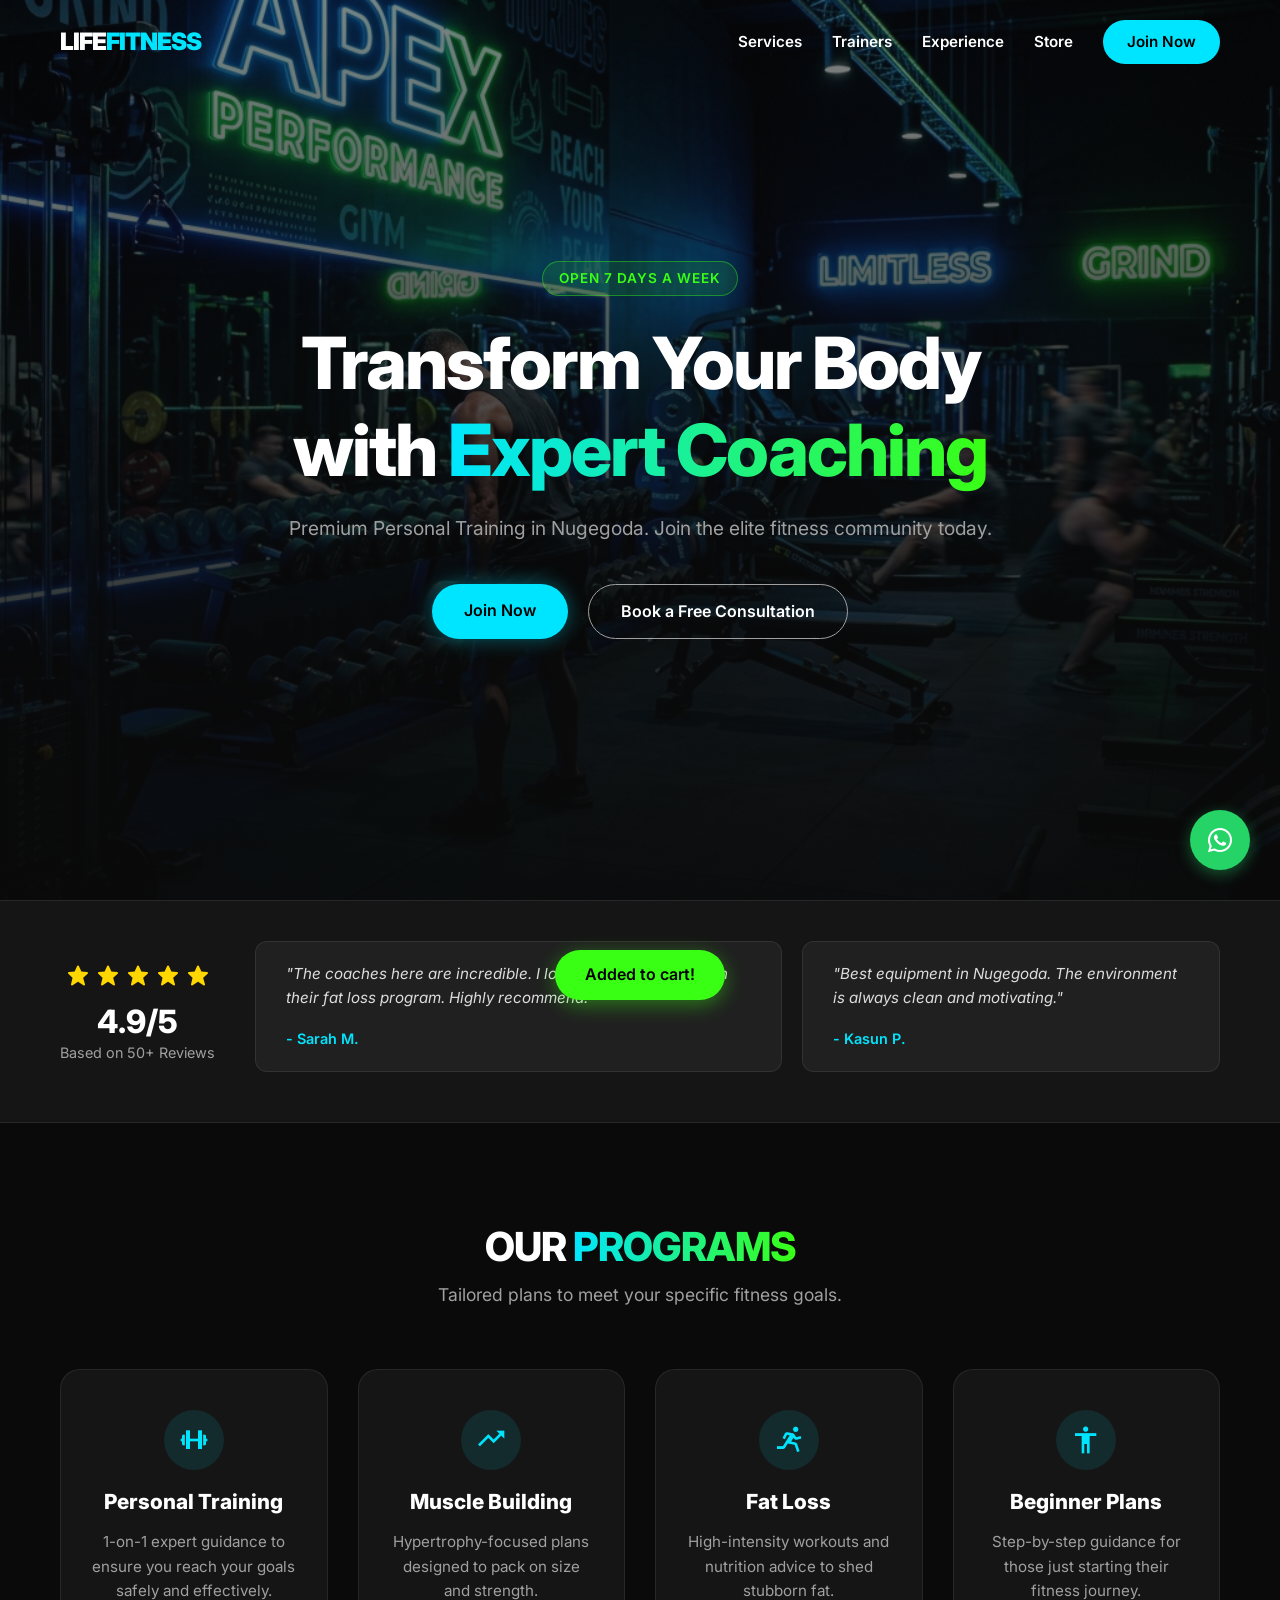
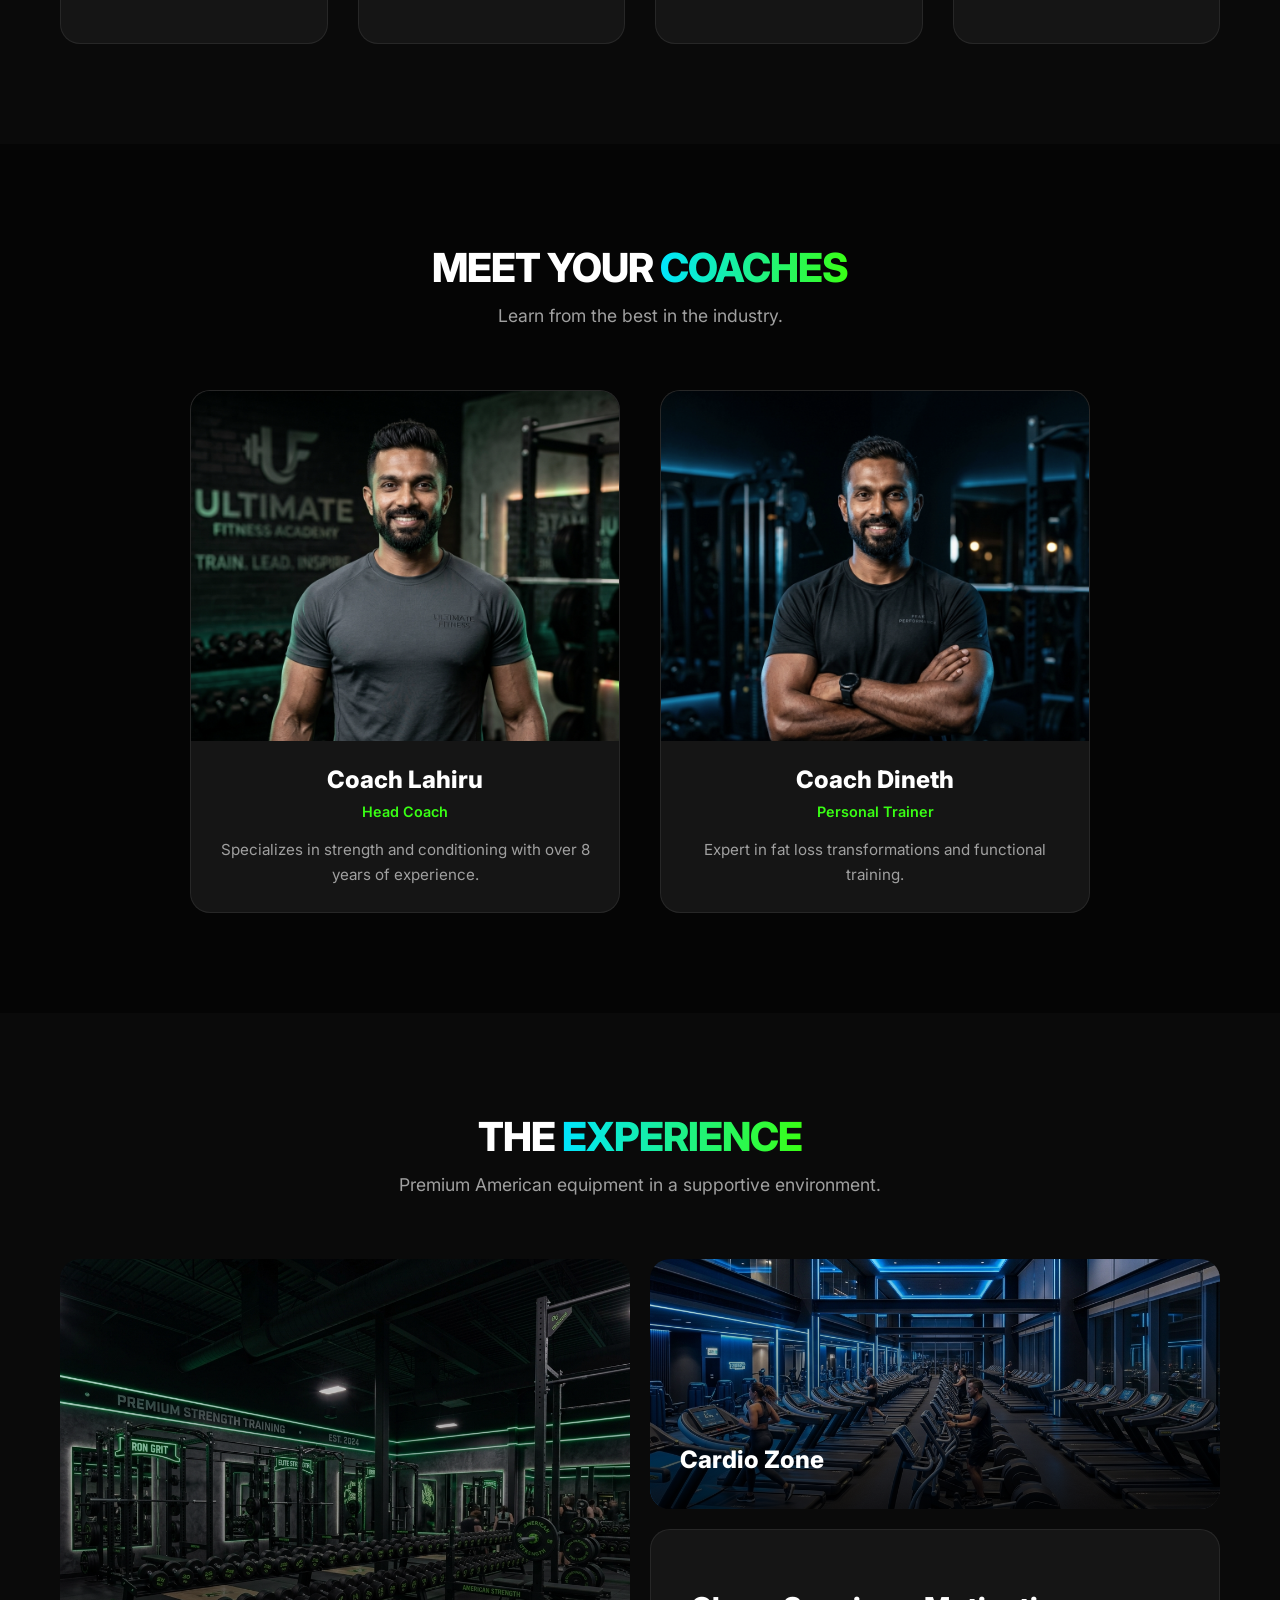
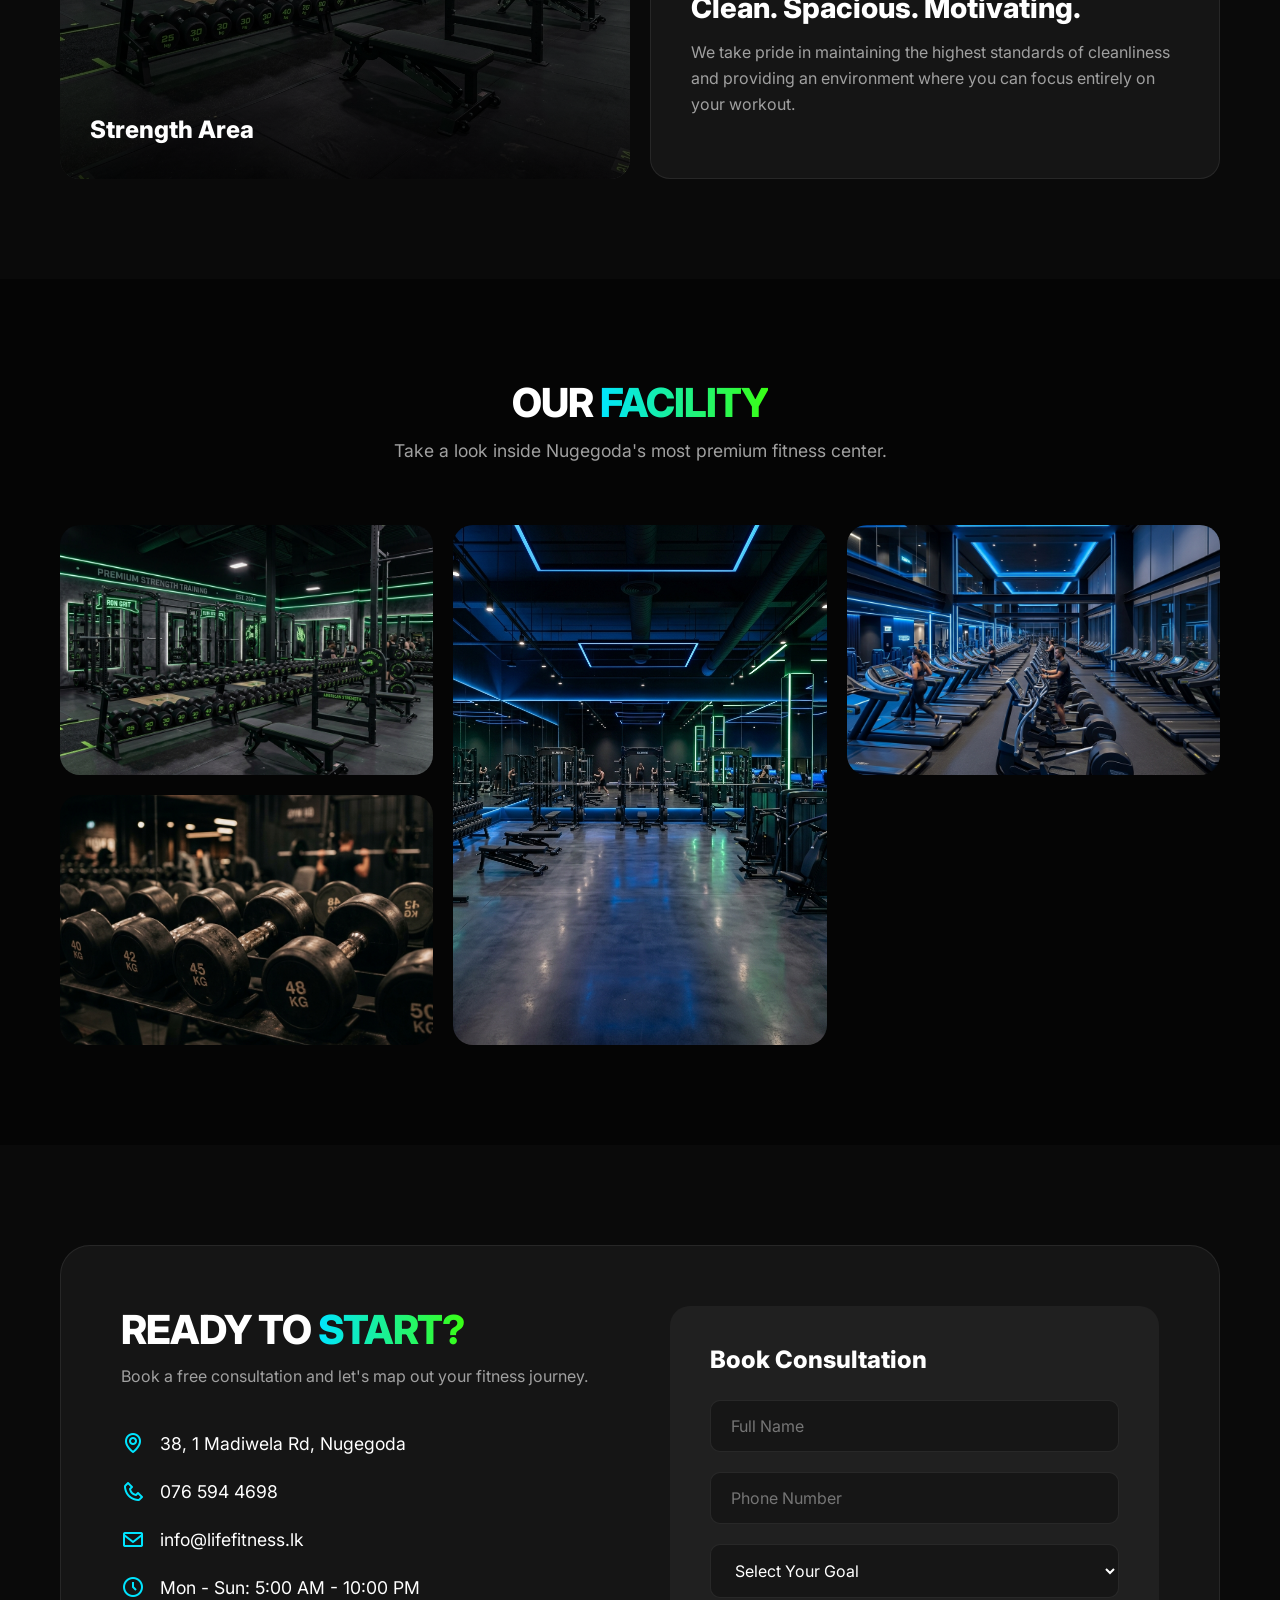
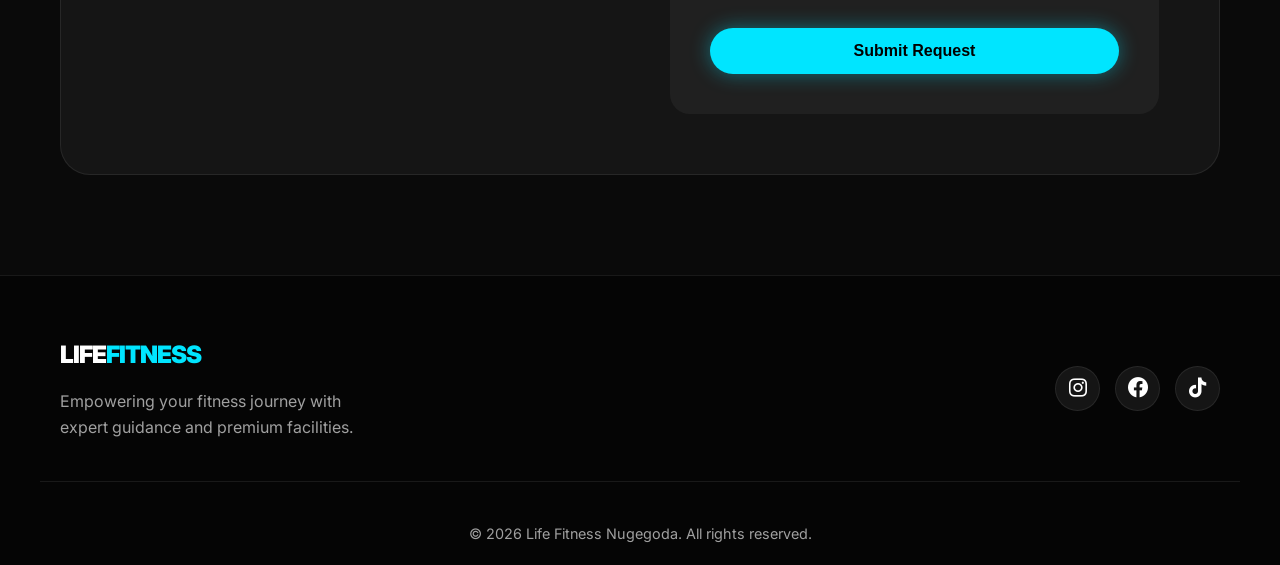
==== index.html @ 86f3cd40 "Initial commit: Life Fitness premium website" ====
<!DOCTYPE html>
<html lang="en">
<head>
    <meta charset="UTF-8">
    <meta name="viewport" content="width=device-width, initial-scale=1.0">
    <meta name="description" content="Life Fitness - Personal Training in Nugegoda. Premium gym, expert coaching, and high-quality supplements.">
    <title>Life Fitness | Premium Personal Training Nugegoda</title>
    <link rel="preconnect" href="https://fonts.googleapis.com">
    <link rel="preconnect" href="https://fonts.gstatic.com" crossorigin>
    <link href="https://fonts.googleapis.com/css2?family=Inter:wght@300;400;600;800;900&display=swap" rel="stylesheet">
    <!-- Boxicons for icons -->
    <link href='https://unpkg.com/boxicons@2.1.4/css/boxicons.min.css' rel='stylesheet'>
    <link rel="stylesheet" href="styles.css">
</head>
<body>

    <!-- Navigation -->
    <nav id="navbar">
        <div class="nav-container">
            <a href="#" class="logo">LIFE<span>FITNESS</span></a>
            <ul class="nav-links">
                <li><a href="#services">Services</a></li>
                <li><a href="#trainers">Trainers</a></li>
                <li><a href="#experience">Experience</a></li>
                <li><a href="store.html">Store</a></li>
                <li><a href="#contact" class="btn-primary-sm">Join Now</a></li>
            </ul>
            <div class="hamburger">
                <i class='bx bx-menu'></i>
            </div>
        </div>
    </nav>

    <!-- Floating WhatsApp -->
    <a href="https://wa.me/94765944698" class="floating-whatsapp" target="_blank" aria-label="Chat on WhatsApp">
        <i class='bx bxl-whatsapp'></i>
    </a>

    <!-- Hero Section -->
    <section id="hero">
        <div class="hero-overlay"></div>
        <div class="hero-content">
            <span class="badge">Open 7 Days a Week</span>
            <h1>Transform Your Body with <span class="accent-text">Expert Coaching</span></h1>
            <p>Premium Personal Training in Nugegoda. Join the elite fitness community today.</p>
            <div class="hero-buttons">
                <a href="#contact" class="btn-primary">Join Now</a>
                <a href="#contact" class="btn-secondary">Book a Free Consultation</a>
            </div>
        </div>
    </section>

    <!-- Social Proof -->
    <section id="social-proof">
        <div class="container">
            <div class="rating">
                <div class="stars">
                    <i class='bx bxs-star'></i>
                    <i class='bx bxs-star'></i>
                    <i class='bx bxs-star'></i>
                    <i class='bx bxs-star'></i>
                    <i class='bx bxs-star'></i>
                </div>
                <h2>4.9/5</h2>
                <p>Based on 50+ Reviews</p>
            </div>
            <div class="testimonials">
                <div class="testimonial-card">
                    <p>"The coaches here are incredible. I lost 10kg in 3 months with their fat loss program. Highly recommend!"</p>
                    <span class="author">- Sarah M.</span>
                </div>
                <div class="testimonial-card">
                    <p>"Best equipment in Nugegoda. The environment is always clean and motivating."</p>
                    <span class="author">- Kasun P.</span>
                </div>
            </div>
        </div>
    </section>

    <!-- Services Section -->
    <section id="services" class="section-padding">
        <div class="container">
            <div class="section-header">
                <h2 class="section-title">Our <span class="accent-text">Programs</span></h2>
                <p class="section-subtitle">Tailored plans to meet your specific fitness goals.</p>
            </div>
            <div class="services-grid">
                <div class="service-card">
                    <div class="icon-wrapper"><i class='bx bx-dumbbell'></i></div>
                    <h3>Personal Training</h3>
                    <p>1-on-1 expert guidance to ensure you reach your goals safely and effectively.</p>
                </div>
                <div class="service-card">
                    <div class="icon-wrapper"><i class='bx bx-trending-up'></i></div>
                    <h3>Muscle Building</h3>
                    <p>Hypertrophy-focused plans designed to pack on size and strength.</p>
                </div>
                <div class="service-card">
                    <div class="icon-wrapper"><i class='bx bx-run'></i></div>
                    <h3>Fat Loss</h3>
                    <p>High-intensity workouts and nutrition advice to shed stubborn fat.</p>
                </div>
                <div class="service-card">
                    <div class="icon-wrapper"><i class='bx bx-body'></i></div>
                    <h3>Beginner Plans</h3>
                    <p>Step-by-step guidance for those just starting their fitness journey.</p>
                </div>
            </div>
        </div>
    </section>

    <!-- Trainers Spotlight -->
    <section id="trainers" class="section-padding bg-darker">
        <div class="container">
            <div class="section-header">
                <h2 class="section-title">Meet Your <span class="accent-text">Coaches</span></h2>
                <p class="section-subtitle">Learn from the best in the industry.</p>
            </div>
            <div class="trainers-grid">
                <div class="trainer-card">
                    <img src="assets/trainer_lahiru.png" alt="Coach Lahiru">
                    <div class="trainer-info">
                        <h3>Coach Lahiru</h3>
                        <span class="role">Head Coach</span>
                        <p>Specializes in strength and conditioning with over 8 years of experience.</p>
                    </div>
                </div>
                <div class="trainer-card">
                    <img src="assets/trainer_dineth.png" alt="Coach Dineth">
                    <div class="trainer-info">
                        <h3>Coach Dineth</h3>
                        <span class="role">Personal Trainer</span>
                        <p>Expert in fat loss transformations and functional training.</p>
                    </div>
                </div>
            </div>
        </div>
    </section>

    <!-- Gym Experience -->
    <section id="experience" class="section-padding">
        <div class="container">
            <div class="section-header">
                <h2 class="section-title">The <span class="accent-text">Experience</span></h2>
                <p class="section-subtitle">Premium American equipment in a supportive environment.</p>
            </div>
            <div class="gallery-grid">
                <div class="gallery-item large">
                    <img src="assets/gym_equip_1.png" alt="Strength Equipment">
                    <div class="gallery-overlay">Strength Area</div>
                </div>
                <div class="gallery-item">
                    <img src="assets/gym_equip_2.png" alt="Cardio Area">
                    <div class="gallery-overlay">Cardio Zone</div>
                </div>
                <div class="gallery-item text-card">
                    <h3>Clean. Spacious. Motivating.</h3>
                    <p>We take pride in maintaining the highest standards of cleanliness and providing an environment where you can focus entirely on your workout.</p>
                </div>
            </div>
        </div>
    </section>

    <!-- Photo Gallery -->
    <section id="gallery" class="section-padding bg-darker">
        <div class="container">
            <div class="section-header">
                <h2 class="section-title">Our <span class="accent-text">Facility</span></h2>
                <p class="section-subtitle">Take a look inside Nugegoda's most premium fitness center.</p>
            </div>
            <div class="masonry-gallery">
                <div class="masonry-item">
                    <img src="assets/gym_equip_1.png" alt="Gym Equipment">
                </div>
                <div class="masonry-item">
                    <img src="assets/gym_gallery_1.png" alt="Gym Facility Wide">
                </div>
                <div class="masonry-item">
                    <img src="assets/gym_equip_2.png" alt="Cardio Area">
                </div>
                <div class="masonry-item">
                    <img src="assets/gym_gallery_2.png" alt="Dumbbells Close-up">
                </div>
            </div>
        </div>
    </section>

    <!-- Contact / Booking -->
    <section id="contact" class="section-padding">
        <div class="container">
            <div class="contact-wrapper">
                <div class="contact-info">
                    <h2 class="section-title">Ready to <span class="accent-text">Start?</span></h2>
                    <p>Book a free consultation and let's map out your fitness journey.</p>
                    
                    <ul class="contact-details">
                        <li><i class='bx bx-map'></i> 38, 1 Madiwela Rd, Nugegoda</li>
                        <li><i class='bx bx-phone'></i> 076 594 4698</li>
                        <li><i class='bx bx-envelope'></i> info@lifefitness.lk</li>
                        <li><i class='bx bx-time-five'></i> Mon - Sun: 5:00 AM - 10:00 PM</li>
                    </ul>
                </div>
                
                <form class="booking-form" id="bookingForm">
                    <h3>Book Consultation</h3>
                    <div class="form-group">
                        <input type="text" id="name" placeholder="Full Name" required>
                    </div>
                    <div class="form-group">
                        <input type="tel" id="phone" placeholder="Phone Number" required>
                    </div>
                    <div class="form-group">
                        <select id="goal" required>
                            <option value="" disabled selected>Select Your Goal</option>
                            <option value="weight-loss">Weight Loss</option>
                            <option value="muscle-gain">Muscle Gain</option>
                            <option value="general-fitness">General Fitness</option>
                        </select>
                    </div>
                    <button type="submit" class="btn-primary submit-btn">Submit Request</button>
                </form>
            </div>
        </div>
    </section>

    <!-- Footer -->
    <footer>
        <div class="container footer-content">
            <div class="footer-brand">
                <a href="#" class="logo">LIFE<span>FITNESS</span></a>
                <p>Empowering your fitness journey with expert guidance and premium facilities.</p>
            </div>
            <div class="social-links">
                <a href="#"><i class='bx bxl-instagram'></i></a>
                <a href="#"><i class='bx bxl-facebook-circle'></i></a>
                <a href="#"><i class='bx bxl-tiktok'></i></a>
            </div>
        </div>
        <div class="footer-bottom">
            <p>&copy; 2026 Life Fitness Nugegoda. All rights reserved.</p>
        </div>
    </footer>

    <!-- Cart Notification Toast -->
    <div id="toast" class="toast">Added to cart!</div>

    <script src="script.js"></script>
</body>
</html>
---- styles.css ----
/* --- CSS Variables & Resets --- */
:root {
    --color-bg-base: #0a0a0a;
    --color-bg-darker: #050505;
    --color-surface: #151515;
    --color-surface-light: #202020;
    
    --color-accent-blue: #00E5FF;
    --color-accent-green: #39FF14;
    --color-accent-blue-glow: rgba(0, 229, 255, 0.4);
    --color-accent-green-glow: rgba(57, 255, 20, 0.4);
    
    --color-text-primary: #ffffff;
    --color-text-secondary: #a0a0a0;
    
    --font-main: 'Inter', sans-serif;
    
    --transition-fast: 0.2s ease;
    --transition-smooth: 0.3s cubic-bezier(0.25, 0.8, 0.25, 1);
    
    --glass-bg: rgba(20, 20, 20, 0.6);
    --glass-border: rgba(255, 255, 255, 0.08);
}

* {
    margin: 0;
    padding: 0;
    box-sizing: border-box;
}

html {
    scroll-behavior: smooth;
}

body {
    font-family: var(--font-main);
    background-color: var(--color-bg-base);
    color: var(--color-text-primary);
    line-height: 1.6;
    overflow-x: hidden;
}

ul { list-style: none; }
a { text-decoration: none; color: inherit; }
img { max-width: 100%; display: block; }

/* --- Typography & Utils --- */
h1, h2, h3, h4 {
    font-weight: 800;
    line-height: 1.2;
}

.accent-text {
    background: linear-gradient(90deg, var(--color-accent-blue), var(--color-accent-green));
    -webkit-background-clip: text;
    -webkit-text-fill-color: transparent;
    display: inline-block;
}

.container {
    max-width: 1200px;
    margin: 0 auto;
    padding: 0 20px;
}

.section-padding {
    padding: 100px 0;
}

.bg-darker {
    background-color: var(--color-bg-darker);
}

.section-header {
    text-align: center;
    margin-bottom: 60px;
}

.section-title {
    font-size: 2.5rem;
    margin-bottom: 10px;
    text-transform: uppercase;
    letter-spacing: -1px;
}

.section-subtitle {
    color: var(--color-text-secondary);
    font-size: 1.1rem;
}

/* --- Buttons --- */
.btn-primary, .btn-secondary, .btn-primary-sm {
    display: inline-block;
    padding: 14px 32px;
    border-radius: 50px;
    font-weight: 600;
    text-align: center;
    cursor: pointer;
    transition: var(--transition-smooth);
    border: none;
    font-size: 1rem;
}

.btn-primary {
    background: var(--color-accent-blue);
    color: #000;
    box-shadow: 0 0 20px var(--color-accent-blue-glow);
}

.btn-primary:hover {
    transform: translateY(-3px);
    box-shadow: 0 0 30px var(--color-accent-blue-glow);
    background: #00f0ff;
}

.btn-secondary {
    background: transparent;
    color: var(--color-text-primary);
    border: 1px solid var(--color-text-secondary);
}

.btn-secondary:hover {
    border-color: var(--color-text-primary);
    background: rgba(255,255,255,0.05);
}

.btn-primary-sm {
    padding: 10px 24px;
    background: var(--color-accent-blue);
    color: #000;
    font-size: 0.9rem;
    border-radius: 50px;
    font-weight: 600;
    transition: var(--transition-smooth);
    border: none;
}
.btn-primary-sm:hover {
    box-shadow: 0 0 15px var(--color-accent-blue-glow);
    transform: translateY(-2px);
}

/* --- Navigation --- */
nav {
    position: fixed;
    top: 0;
    width: 100%;
    z-index: 1000;
    transition: var(--transition-smooth);
    padding: 20px 0;
}

nav.scrolled {
    background: var(--glass-bg);
    backdrop-filter: blur(12px);
    -webkit-backdrop-filter: blur(12px);
    border-bottom: 1px solid var(--glass-border);
    padding: 15px 0;
}

.nav-container {
    max-width: 1200px;
    margin: 0 auto;
    padding: 0 20px;
    display: flex;
    justify-content: space-between;
    align-items: center;
}

.logo {
    font-size: 1.5rem;
    font-weight: 900;
    letter-spacing: -1px;
}

.logo span {
    color: var(--color-accent-blue);
}

.nav-links {
    display: flex;
    align-items: center;
    gap: 30px;
}

.nav-links li a {
    font-weight: 600;
    font-size: 0.95rem;
    transition: var(--transition-fast);
}

.nav-links li a:not(.btn-primary-sm):hover {
    color: var(--color-accent-blue);
}

.hamburger {
    display: none;
    font-size: 2rem;
    cursor: pointer;
}

/* --- Floating WhatsApp --- */
.floating-whatsapp {
    position: fixed;
    bottom: 30px;
    right: 30px;
    width: 60px;
    height: 60px;
    background-color: #25D366;
    color: white;
    border-radius: 50%;
    display: flex;
    justify-content: center;
    align-items: center;
    font-size: 2rem;
    z-index: 999;
    box-shadow: 0 4px 15px rgba(37, 211, 102, 0.4);
    transition: var(--transition-smooth);
}

.floating-whatsapp:hover {
    transform: scale(1.1);
    box-shadow: 0 6px 20px rgba(37, 211, 102, 0.6);
}

/* --- Hero Section --- */
#hero {
    height: 100vh;
    min-height: 600px;
    position: relative;
    display: flex;
    align-items: center;
    justify-content: center;
    text-align: center;
    background: url('assets/hero_bg.png') center/cover no-repeat;
}

.hero-overlay {
    position: absolute;
    inset: 0;
    background: linear-gradient(to bottom, rgba(10,10,10,0.5) 0%, rgba(10,10,10,0.95) 100%);
    z-index: 1;
}

.hero-content {
    position: relative;
    z-index: 2;
    max-width: 800px;
    padding: 0 20px;
}

.badge {
    display: inline-block;
    padding: 6px 16px;
    background: rgba(57, 255, 20, 0.1);
    color: var(--color-accent-green);
    border: 1px solid var(--color-accent-green-glow);
    border-radius: 50px;
    font-size: 0.85rem;
    font-weight: 600;
    margin-bottom: 24px;
    text-transform: uppercase;
    letter-spacing: 1px;
}

.hero-content h1 {
    font-size: 4.5rem;
    margin-bottom: 20px;
    letter-spacing: -2px;
}

.hero-content p {
    font-size: 1.2rem;
    color: var(--color-text-secondary);
    margin-bottom: 40px;
}

.hero-buttons {
    display: flex;
    gap: 20px;
    justify-content: center;
}

/* --- Social Proof --- */
#social-proof {
    padding: 40px 0;
    background: var(--color-surface);
    border-top: 1px solid var(--glass-border);
    border-bottom: 1px solid var(--glass-border);
}

#social-proof .container {
    display: flex;
    align-items: center;
    justify-content: space-between;
    gap: 40px;
}

.rating {
    text-align: center;
    flex-shrink: 0;
}

.stars {
    color: #FFD700;
    font-size: 1.5rem;
    margin-bottom: 5px;
}

.rating h2 {
    font-size: 2rem;
}

.rating p {
    color: var(--color-text-secondary);
    font-size: 0.9rem;
}

.testimonials {
    display: flex;
    gap: 20px;
    overflow-x: auto;
    padding-bottom: 10px;
    scrollbar-width: none;
}
.testimonials::-webkit-scrollbar { display: none; }

.testimonial-card {
    background: var(--color-surface-light);
    padding: 20px 30px;
    border-radius: 12px;
    min-width: 300px;
    border: 1px solid var(--glass-border);
}

.testimonial-card p {
    font-style: italic;
    color: #ddd;
    margin-bottom: 15px;
    font-size: 0.95rem;
}

.testimonial-card .author {
    font-weight: 600;
    color: var(--color-accent-blue);
    font-size: 0.9rem;
}

/* --- Services Section --- */
.services-grid {
    display: grid;
    grid-template-columns: repeat(auto-fit, minmax(250px, 1fr));
    gap: 30px;
}

.service-card {
    background: var(--color-surface);
    border: 1px solid var(--glass-border);
    border-radius: 20px;
    padding: 40px 30px;
    text-align: center;
    transition: var(--transition-smooth);
}

.service-card:hover {
    transform: translateY(-10px);
    border-color: var(--color-accent-blue-glow);
    box-shadow: 0 10px 30px rgba(0,0,0,0.5);
}

.service-card .icon-wrapper {
    width: 60px;
    height: 60px;
    background: rgba(0, 229, 255, 0.1);
    border-radius: 50%;
    display: flex;
    justify-content: center;
    align-items: center;
    margin: 0 auto 20px;
    font-size: 2rem;
    color: var(--color-accent-blue);
}

.service-card h3 {
    margin-bottom: 15px;
    font-size: 1.3rem;
}

.service-card p {
    color: var(--color-text-secondary);
    font-size: 0.95rem;
}

/* --- Trainers Section --- */
.trainers-grid {
    display: grid;
    grid-template-columns: repeat(auto-fit, minmax(300px, 1fr));
    gap: 40px;
    max-width: 900px;
    margin: 0 auto;
}

.trainer-card {
    background: var(--color-surface);
    border-radius: 20px;
    overflow: hidden;
    border: 1px solid var(--glass-border);
    transition: var(--transition-smooth);
}

.trainer-card:hover {
    transform: translateY(-10px);
    border-color: var(--color-accent-green-glow);
}

.trainer-card img {
    width: 100%;
    height: 350px;
    object-fit: cover;
    object-position: top;
    filter: grayscale(20%);
    transition: var(--transition-smooth);
}

.trainer-card:hover img {
    filter: grayscale(0%);
}

.trainer-info {
    padding: 25px;
    text-align: center;
}

.trainer-info h3 {
    font-size: 1.5rem;
    margin-bottom: 5px;
}

.trainer-info .role {
    display: block;
    color: var(--color-accent-green);
    font-weight: 600;
    margin-bottom: 15px;
    font-size: 0.9rem;
}

.trainer-info p {
    color: var(--color-text-secondary);
    font-size: 0.95rem;
}

/* --- Gym Experience --- */
.gallery-grid {
    display: grid;
    grid-template-columns: 1fr 1fr;
    grid-template-rows: 250px 250px;
    gap: 20px;
}

.gallery-item {
    position: relative;
    border-radius: 20px;
    overflow: hidden;
}

.gallery-item.large {
    grid-row: span 2;
}

.gallery-item img {
    width: 100%;
    height: 100%;
    object-fit: cover;
    transition: var(--transition-smooth);
}

.gallery-item:hover img {
    transform: scale(1.05);
}

.gallery-overlay {
    position: absolute;
    inset: 0;
    background: linear-gradient(to top, rgba(0,0,0,0.8), transparent);
    display: flex;
    align-items: flex-end;
    padding: 30px;
    font-size: 1.5rem;
    font-weight: 800;
}

.gallery-item.text-card {
    background: var(--color-surface);
    border: 1px solid var(--glass-border);
    padding: 40px;
    display: flex;
    flex-direction: column;
    justify-content: center;
}

.gallery-item.text-card h3 {
    font-size: 1.8rem;
    margin-bottom: 15px;
}

.gallery-item.text-card p {
    color: var(--color-text-secondary);
}

/* --- Store Section --- */
.products-grid {
    display: grid;
    grid-template-columns: repeat(auto-fit, minmax(260px, 1fr));
    gap: 30px;
}

.product-card {
    background: var(--color-surface);
    border: 1px solid var(--glass-border);
    border-radius: 20px;
    padding: 30px 20px;
    text-align: center;
    transition: var(--transition-smooth);
}

.product-card:hover {
    border-color: var(--color-accent-blue-glow);
    transform: translateY(-5px);
}

.product-img-wrapper {
    height: 200px;
    display: flex;
    justify-content: center;
    align-items: center;
    margin-bottom: 20px;
}

.product-img-wrapper img {
    max-height: 100%;
    filter: drop-shadow(0 10px 15px rgba(0,0,0,0.5));
    transition: var(--transition-smooth);
}

.product-card:hover .product-img-wrapper img {
    transform: scale(1.1);
}

.product-info .category {
    font-size: 0.8rem;
    color: var(--color-text-secondary);
    text-transform: uppercase;
    letter-spacing: 1px;
}

.product-info h3 {
    margin: 10px 0;
    font-size: 1.2rem;
}

.product-info .price {
    font-size: 1.3rem;
    font-weight: 800;
    color: var(--color-accent-blue);
    margin-bottom: 20px;
}

/* --- Contact & Booking --- */
.contact-wrapper {
    display: grid;
    grid-template-columns: 1fr 1fr;
    gap: 60px;
    background: var(--color-surface);
    border: 1px solid var(--glass-border);
    border-radius: 30px;
    padding: 60px;
}

.contact-info p {
    color: var(--color-text-secondary);
    margin-bottom: 40px;
}

.contact-details {
    display: flex;
    flex-direction: column;
    gap: 20px;
}

.contact-details li {
    display: flex;
    align-items: center;
    gap: 15px;
    font-size: 1.1rem;
}

.contact-details li i {
    color: var(--color-accent-blue);
    font-size: 1.5rem;
}

.booking-form {
    background: var(--color-surface-light);
    padding: 40px;
    border-radius: 20px;
}

.booking-form h3 {
    margin-bottom: 25px;
    font-size: 1.5rem;
}

.form-group {
    margin-bottom: 20px;
}

.form-group input, .form-group select {
    width: 100%;
    padding: 15px 20px;
    background: rgba(0,0,0,0.3);
    border: 1px solid var(--glass-border);
    border-radius: 10px;
    color: white;
    font-family: var(--font-main);
    font-size: 1rem;
    transition: var(--transition-fast);
}

.form-group input:focus, .form-group select:focus {
    outline: none;
    border-color: var(--color-accent-blue);
    background: rgba(0,0,0,0.5);
}

.submit-btn {
    width: 100%;
    margin-top: 10px;
}

/* --- Footer --- */
footer {
    background: var(--color-bg-darker);
    border-top: 1px solid var(--glass-border);
    padding: 60px 0 20px;
}

.footer-content {
    display: flex;
    justify-content: space-between;
    align-items: center;
    margin-bottom: 40px;
    border-bottom: 1px solid var(--glass-border);
    padding-bottom: 40px;
}

.footer-brand p {
    color: var(--color-text-secondary);
    margin-top: 15px;
    max-width: 300px;
}

.social-links {
    display: flex;
    gap: 15px;
}

.social-links a {
    width: 45px;
    height: 45px;
    background: var(--color-surface);
    display: flex;
    justify-content: center;
    align-items: center;
    border-radius: 50%;
    font-size: 1.5rem;
    border: 1px solid var(--glass-border);
    transition: var(--transition-fast);
}

.social-links a:hover {
    background: var(--color-accent-blue);
    color: #000;
    border-color: var(--color-accent-blue);
}

.footer-bottom {
    text-align: center;
    color: var(--color-text-secondary);
    font-size: 0.9rem;
}

/* --- Toast Notification --- */
.toast {
    position: fixed;
    bottom: -100px;
    left: 50%;
    transform: translateX(-50%);
    background: var(--color-accent-green);
    color: #000;
    padding: 12px 30px;
    border-radius: 50px;
    font-weight: 600;
    box-shadow: 0 5px 20px rgba(57, 255, 20, 0.4);
    transition: var(--transition-smooth);
    z-index: 1001;
}

.toast.show {
    bottom: 40px;
}

/* --- Masonry Gallery --- */
.masonry-gallery {
    display: grid;
    grid-template-columns: repeat(auto-fit, minmax(300px, 1fr));
    grid-auto-rows: 250px;
    gap: 20px;
}
.masonry-item {
    border-radius: 20px;
    overflow: hidden;
}
.masonry-item:nth-child(2) {
    grid-row: span 2;
}
.masonry-item img {
    width: 100%;
    height: 100%;
    object-fit: cover;
    transition: var(--transition-smooth);
}
.masonry-item:hover img {
    transform: scale(1.05);
}

/* --- Dedicated Store Layout --- */
.store-header {
    padding-top: 150px;
    padding-bottom: 50px;
    text-align: center;
}

.store-layout {
    display: grid;
    grid-template-columns: 250px 1fr;
    gap: 40px;
    padding-bottom: 100px;
}

.store-sidebar h3 {
    font-size: 1.2rem;
    margin-bottom: 20px;
    padding-bottom: 10px;
    border-bottom: 1px solid var(--glass-border);
}

.category-list {
    display: flex;
    flex-direction: column;
    gap: 10px;
}

.category-list li a {
    display: block;
    padding: 10px 15px;
    border-radius: 8px;
    transition: var(--transition-fast);
    color: var(--color-text-secondary);
}

.category-list li a:hover, .category-list li a.active {
    background: rgba(0, 229, 255, 0.1);
    color: var(--color-accent-blue);
}

/* --- Product Detail Layout --- */
.product-detail-layout {
    display: grid;
    grid-template-columns: 1fr 1fr;
    gap: 60px;
    padding-top: 150px;
    padding-bottom: 100px;
}

.product-image-container {
    background: var(--color-surface);
    border: 1px solid var(--glass-border);
    border-radius: 30px;
    padding: 40px;
    display: flex;
    justify-content: center;
    align-items: center;
}

.product-image-container img {
    max-height: 500px;
    filter: drop-shadow(0 20px 30px rgba(0,0,0,0.6));
}

.product-info-panel h1 {
    font-size: 2.5rem;
    margin-bottom: 10px;
}

.product-info-panel .price {
    font-size: 2rem;
    color: var(--color-accent-blue);
    font-weight: 800;
    margin-bottom: 20px;
}

.product-info-panel .description {
    color: var(--color-text-secondary);
    margin-bottom: 30px;
    font-size: 1.1rem;
}

.nutrition-list {
    margin-bottom: 40px;
}

.nutrition-list li {
    display: flex;
    align-items: center;
    gap: 10px;
    margin-bottom: 10px;
    color: var(--color-text-primary);
}

.nutrition-list li i {
    color: var(--color-accent-green);
}

.product-actions {
    display: flex;
    gap: 20px;
}

/* --- Responsive Design --- */
@media (max-width: 992px) {
    .hero-content h1 { font-size: 3.5rem; }
    .contact-wrapper, .product-detail-layout {
        grid-template-columns: 1fr;
        padding: 40px;
    }
    .store-layout {
        grid-template-columns: 1fr;
    }
    .gallery-grid {
        grid-template-columns: 1fr;
        grid-template-rows: auto;
    }
    .gallery-item.large { grid-row: auto; height: 300px;}
    .gallery-item { height: 250px; }
    .gallery-item.text-card { height: auto; }
}

@media (max-width: 768px) {
    .nav-links {
        display: none; /* simple mobile hide for now, full menu needs JS */
    }
    .hamburger { display: block; }
    .hero-content h1 { font-size: 2.8rem; }
    .hero-buttons { flex-direction: column; }
    #social-proof .container { flex-direction: column; }
    .footer-content { flex-direction: column; gap: 30px; text-align: center; }
}
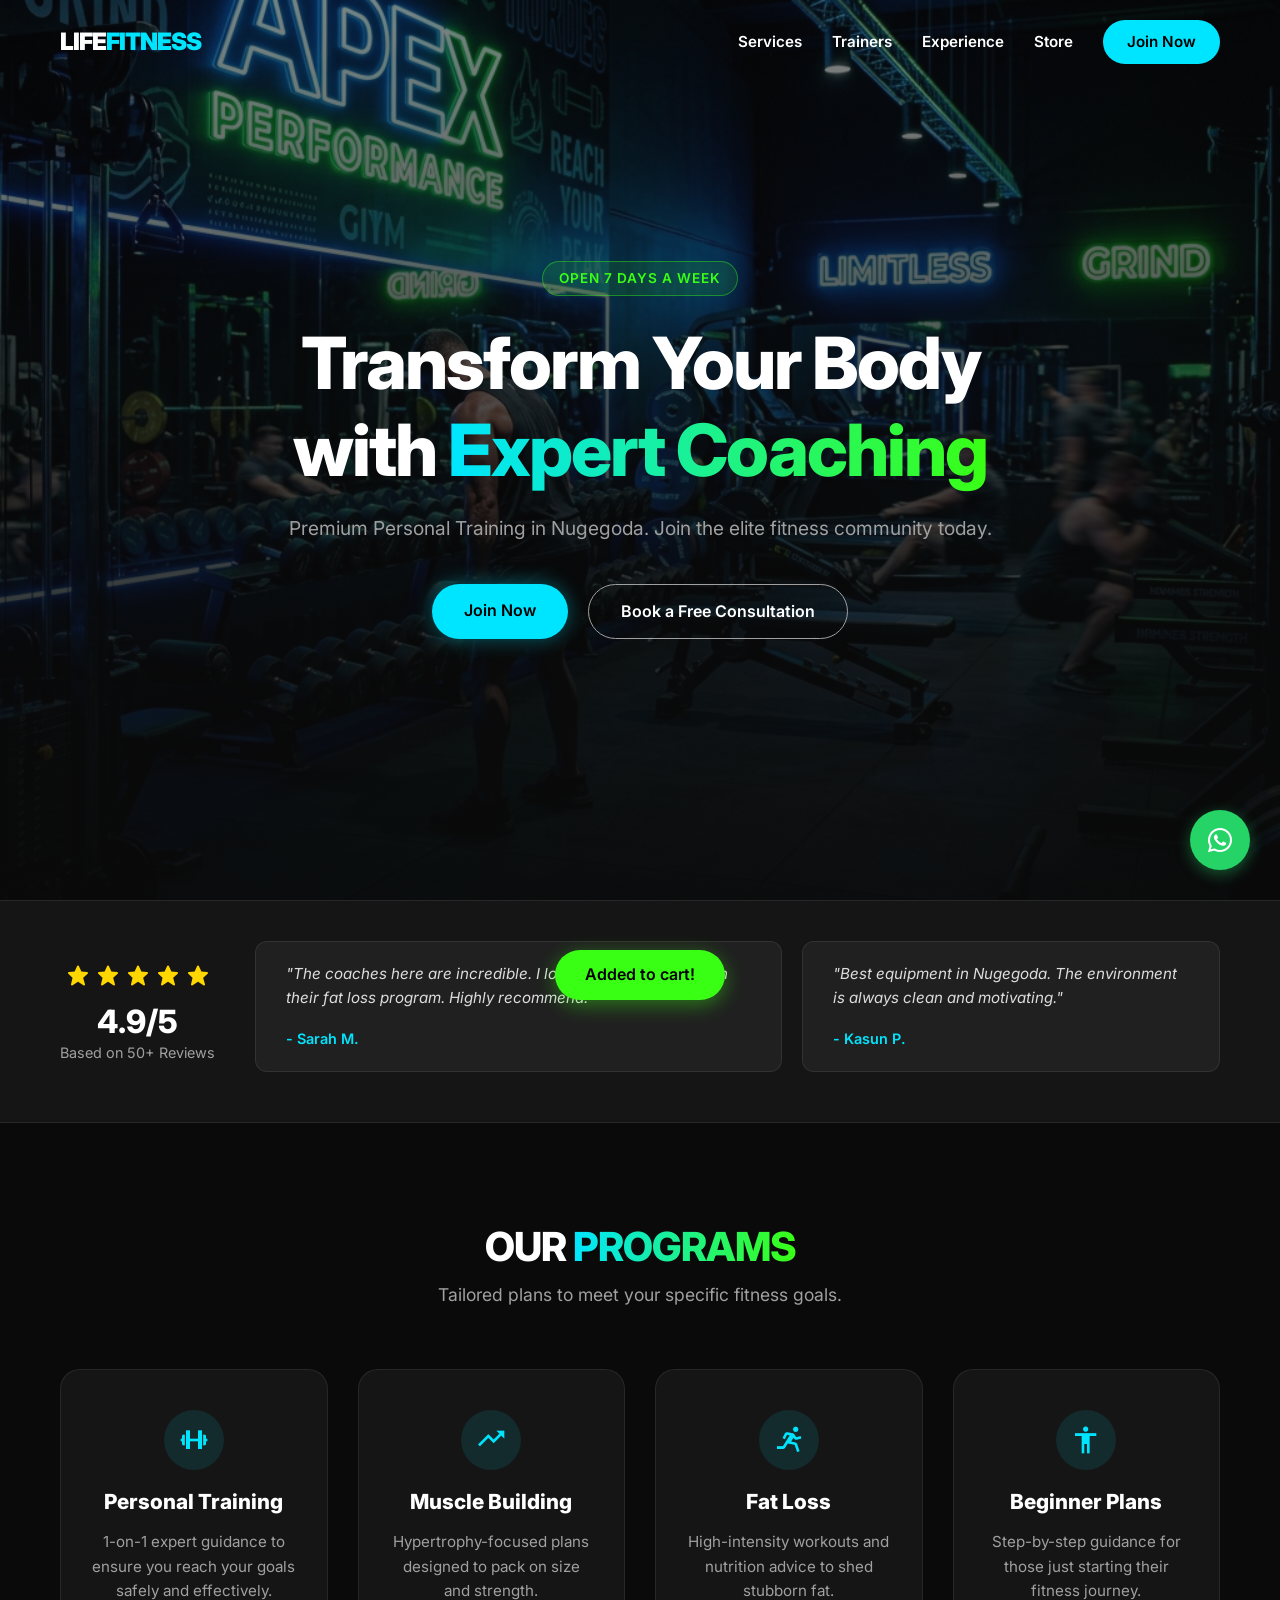
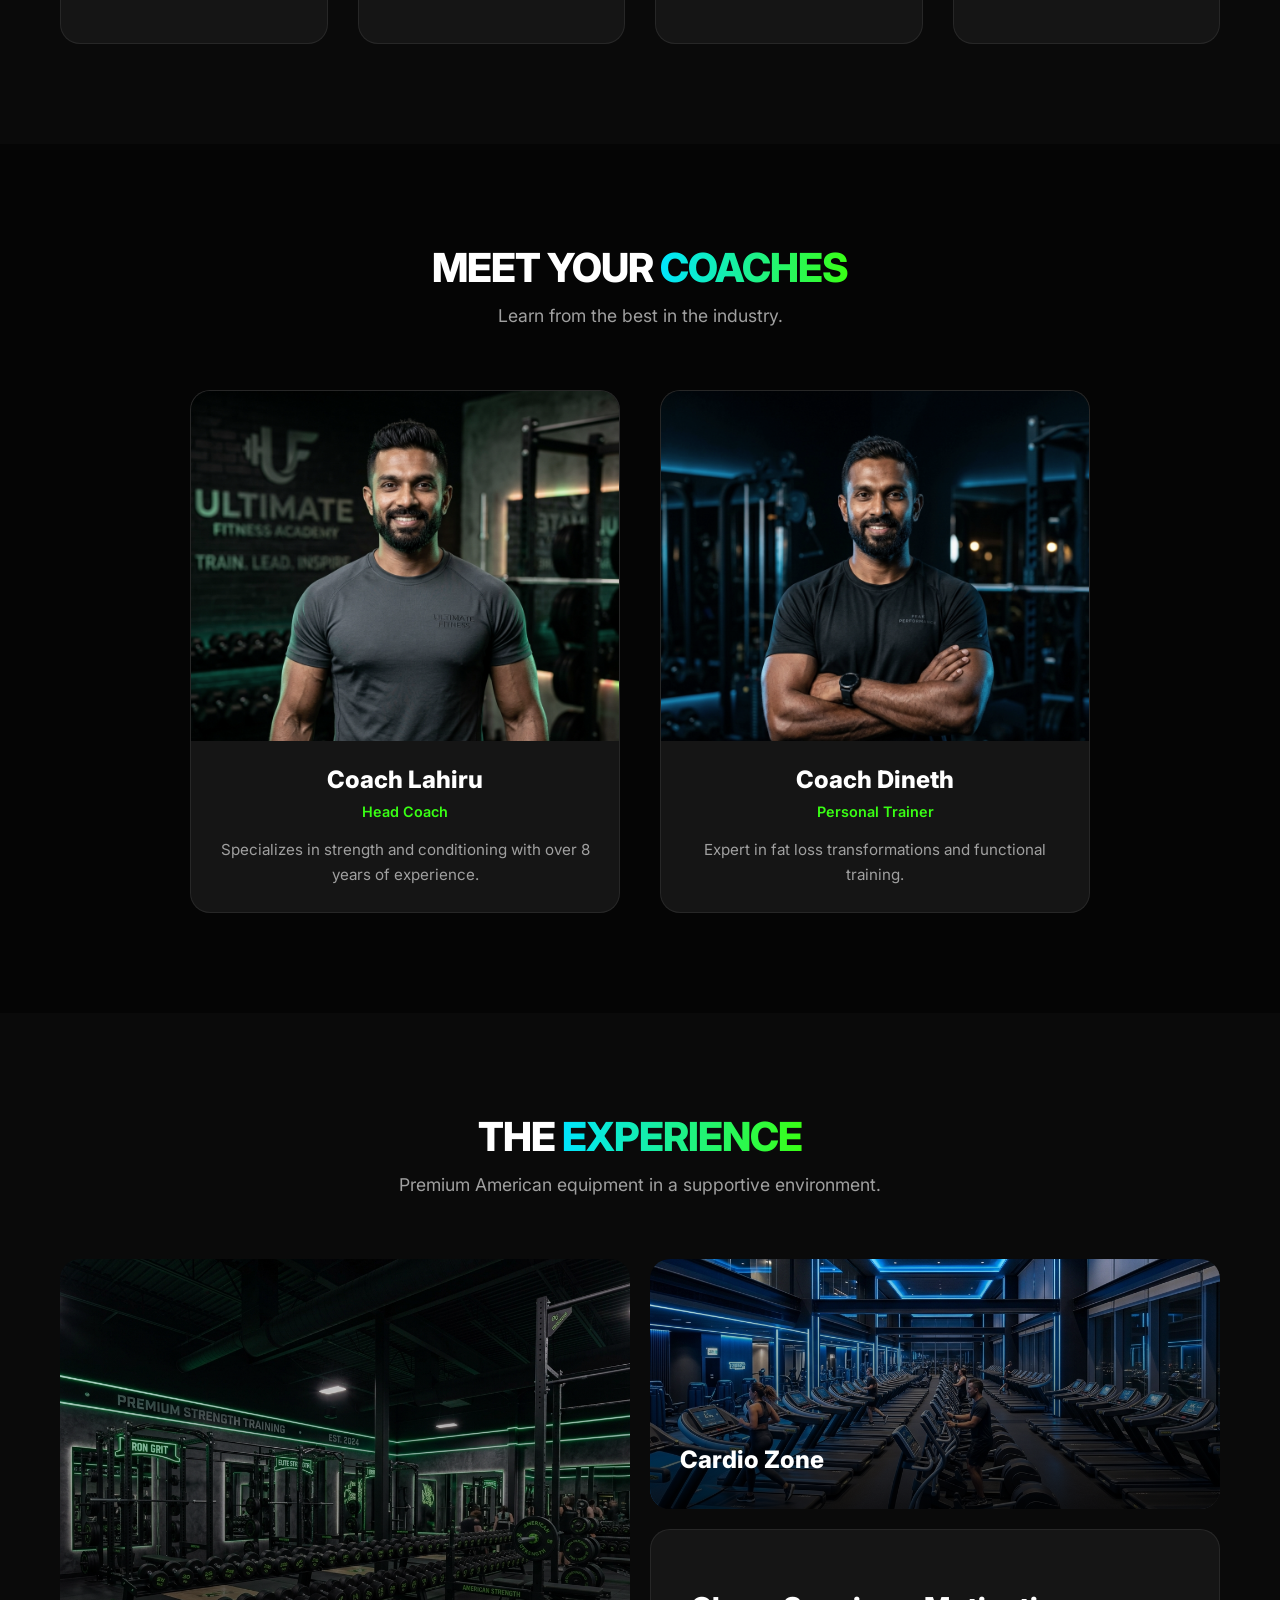
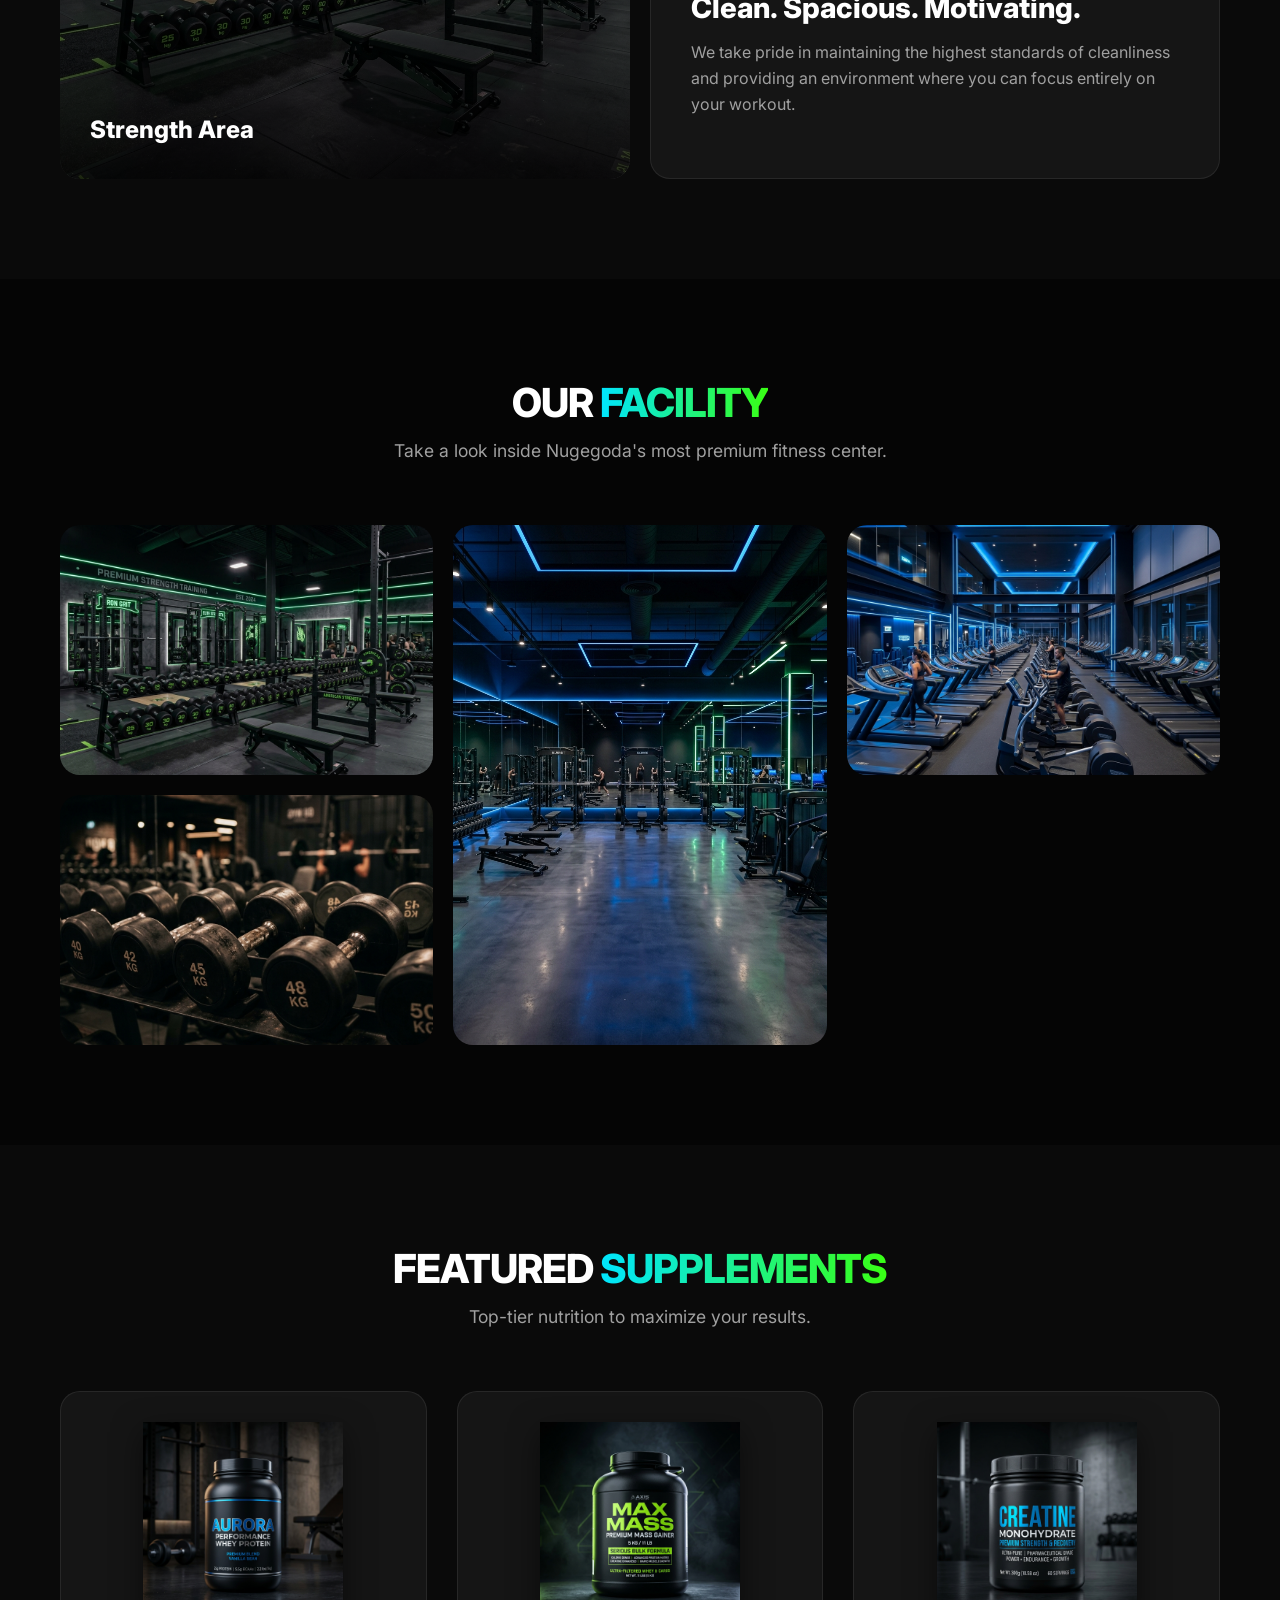
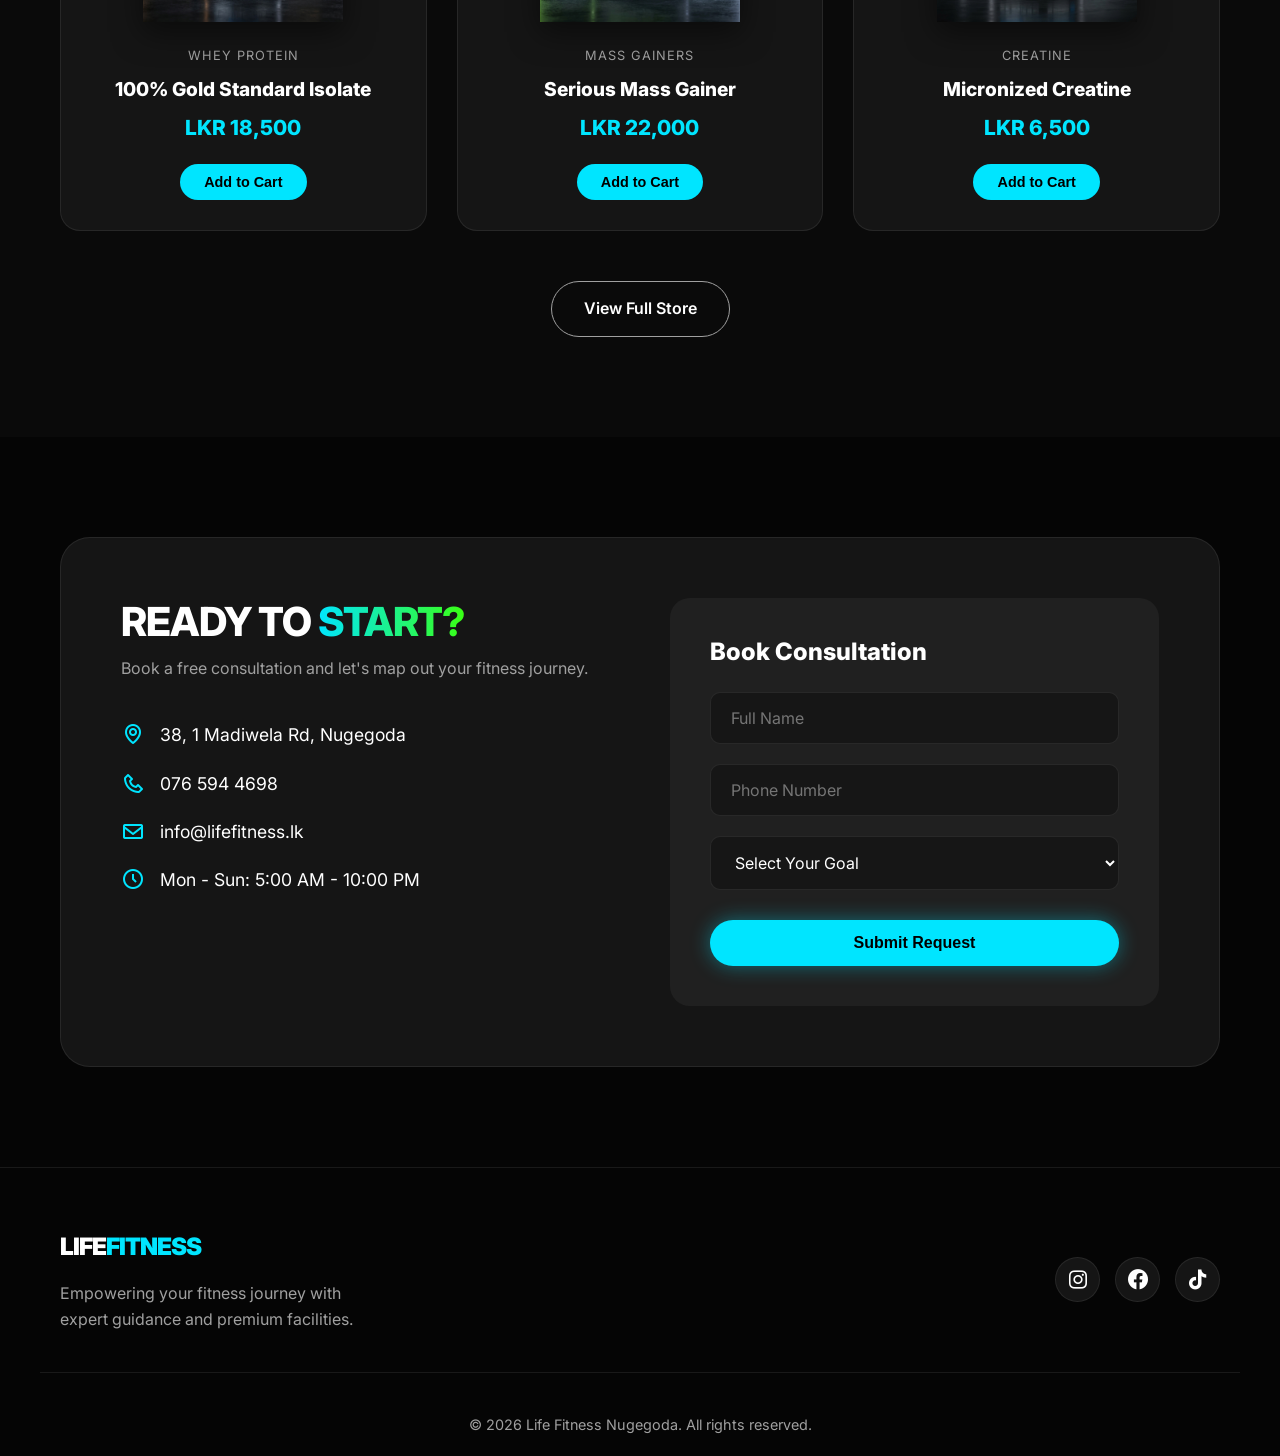
==== commit 4191ec44: "Add featured products section to homepage" ====
--- a/index.html
+++ b/index.html
@@ -185,8 +185,59 @@
         </div>
     </section>
 
+    <!-- Featured Products -->
+    <section id="featured-store" class="section-padding">
+        <div class="container">
+            <div class="section-header">
+                <h2 class="section-title">Featured <span class="accent-text">Supplements</span></h2>
+                <p class="section-subtitle">Top-tier nutrition to maximize your results.</p>
+            </div>
+            <div class="products-grid">
+                <!-- Product 1 -->
+                <div class="product-card" onclick="window.location.href='product.html'">
+                    <div class="product-img-wrapper">
+                        <img src="assets/supp_protein.png" alt="Whey Protein">
+                    </div>
+                    <div class="product-info">
+                        <span class="category">Whey Protein</span>
+                        <h3>100% Gold Standard Isolate</h3>
+                        <div class="price">LKR 18,500</div>
+                        <button class="add-to-cart btn-primary-sm" onclick="event.stopPropagation()">Add to Cart</button>
+                    </div>
+                </div>
+                <!-- Product 2 -->
+                <div class="product-card" onclick="window.location.href='product.html'">
+                    <div class="product-img-wrapper">
+                        <img src="assets/supp_mass_gainer.png" alt="Mass Gainer">
+                    </div>
+                    <div class="product-info">
+                        <span class="category">Mass Gainers</span>
+                        <h3>Serious Mass Gainer</h3>
+                        <div class="price">LKR 22,000</div>
+                        <button class="add-to-cart btn-primary-sm" onclick="event.stopPropagation()">Add to Cart</button>
+                    </div>
+                </div>
+                <!-- Product 3 -->
+                <div class="product-card" onclick="window.location.href='product.html'">
+                    <div class="product-img-wrapper">
+                        <img src="assets/supp_creatine.png" alt="Creatine">
+                    </div>
+                    <div class="product-info">
+                        <span class="category">Creatine</span>
+                        <h3>Micronized Creatine</h3>
+                        <div class="price">LKR 6,500</div>
+                        <button class="add-to-cart btn-primary-sm" onclick="event.stopPropagation()">Add to Cart</button>
+                    </div>
+                </div>
+            </div>
+            <div style="text-align: center; margin-top: 50px;">
+                <a href="store.html" class="btn-secondary">View Full Store</a>
+            </div>
+        </div>
+    </section>
+
     <!-- Contact / Booking -->
-    <section id="contact" class="section-padding">
+    <section id="contact" class="section-padding bg-darker">
         <div class="container">
             <div class="contact-wrapper">
                 <div class="contact-info">
